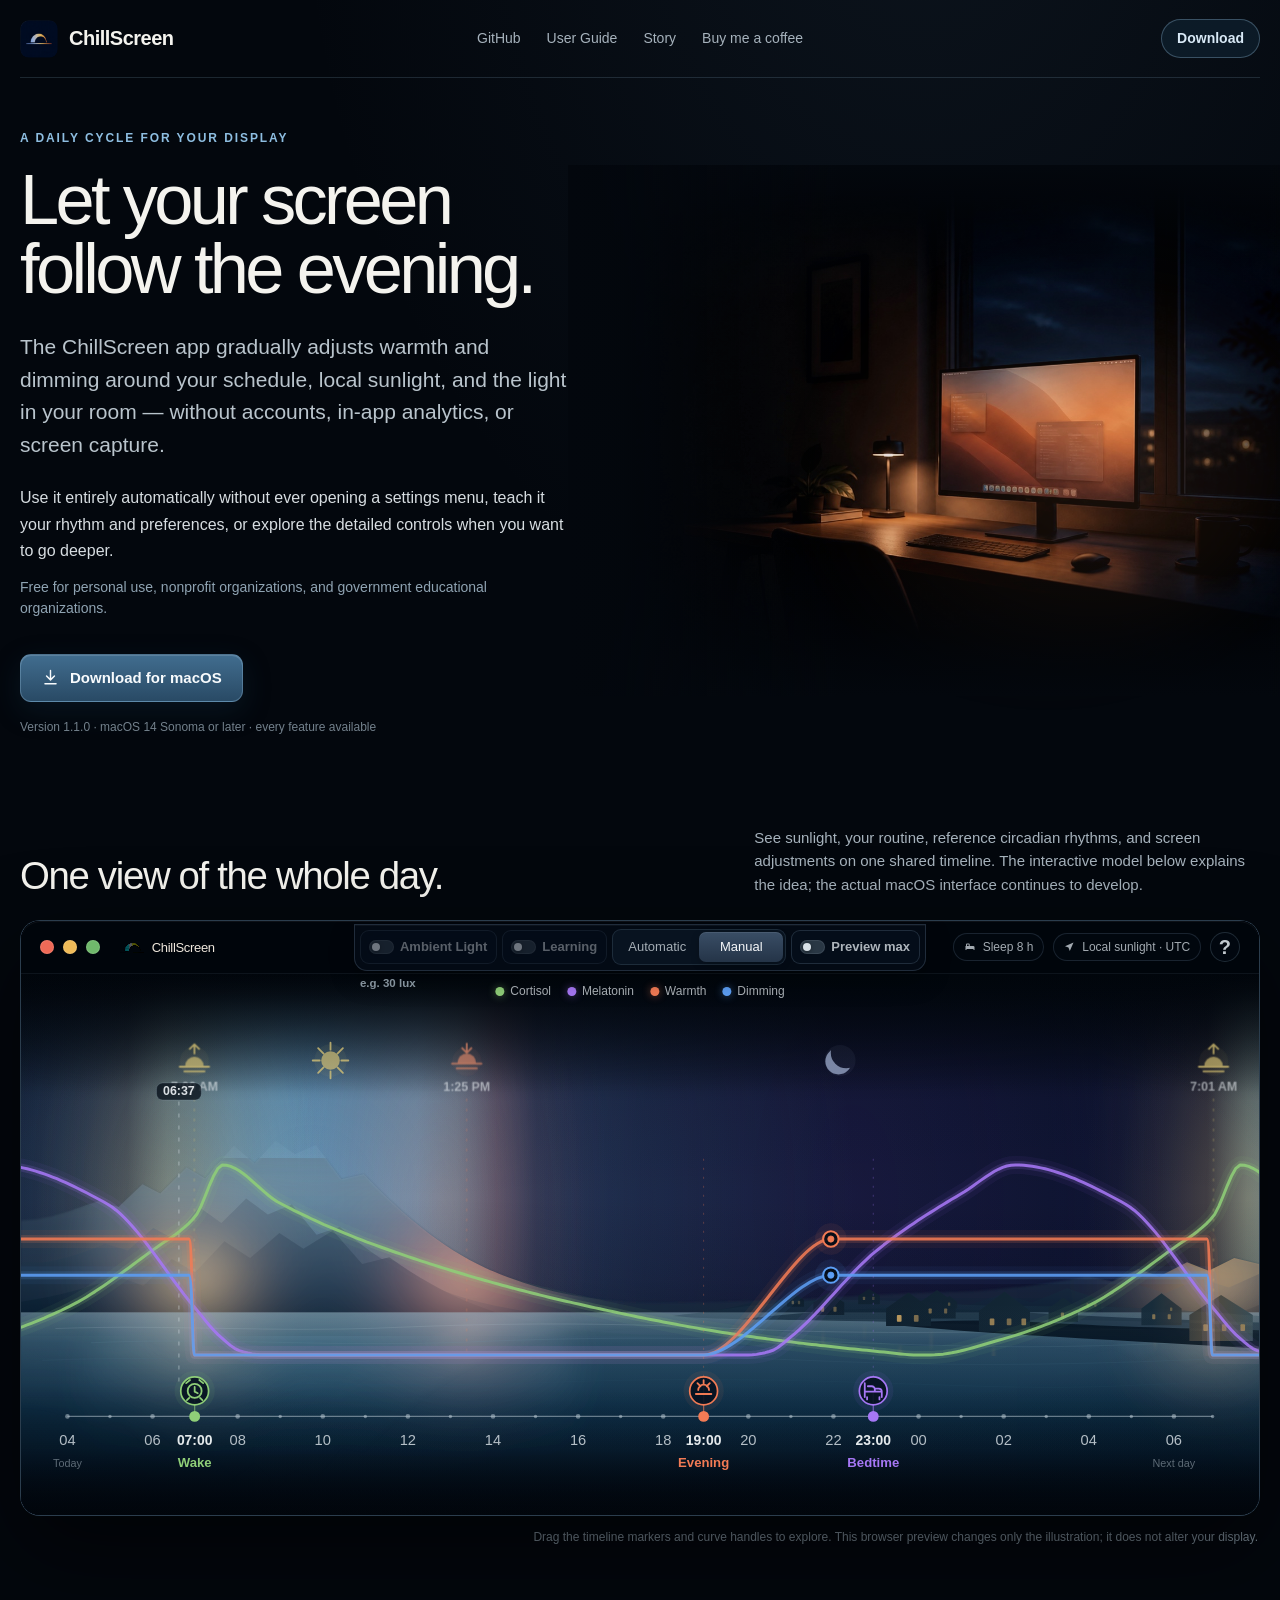
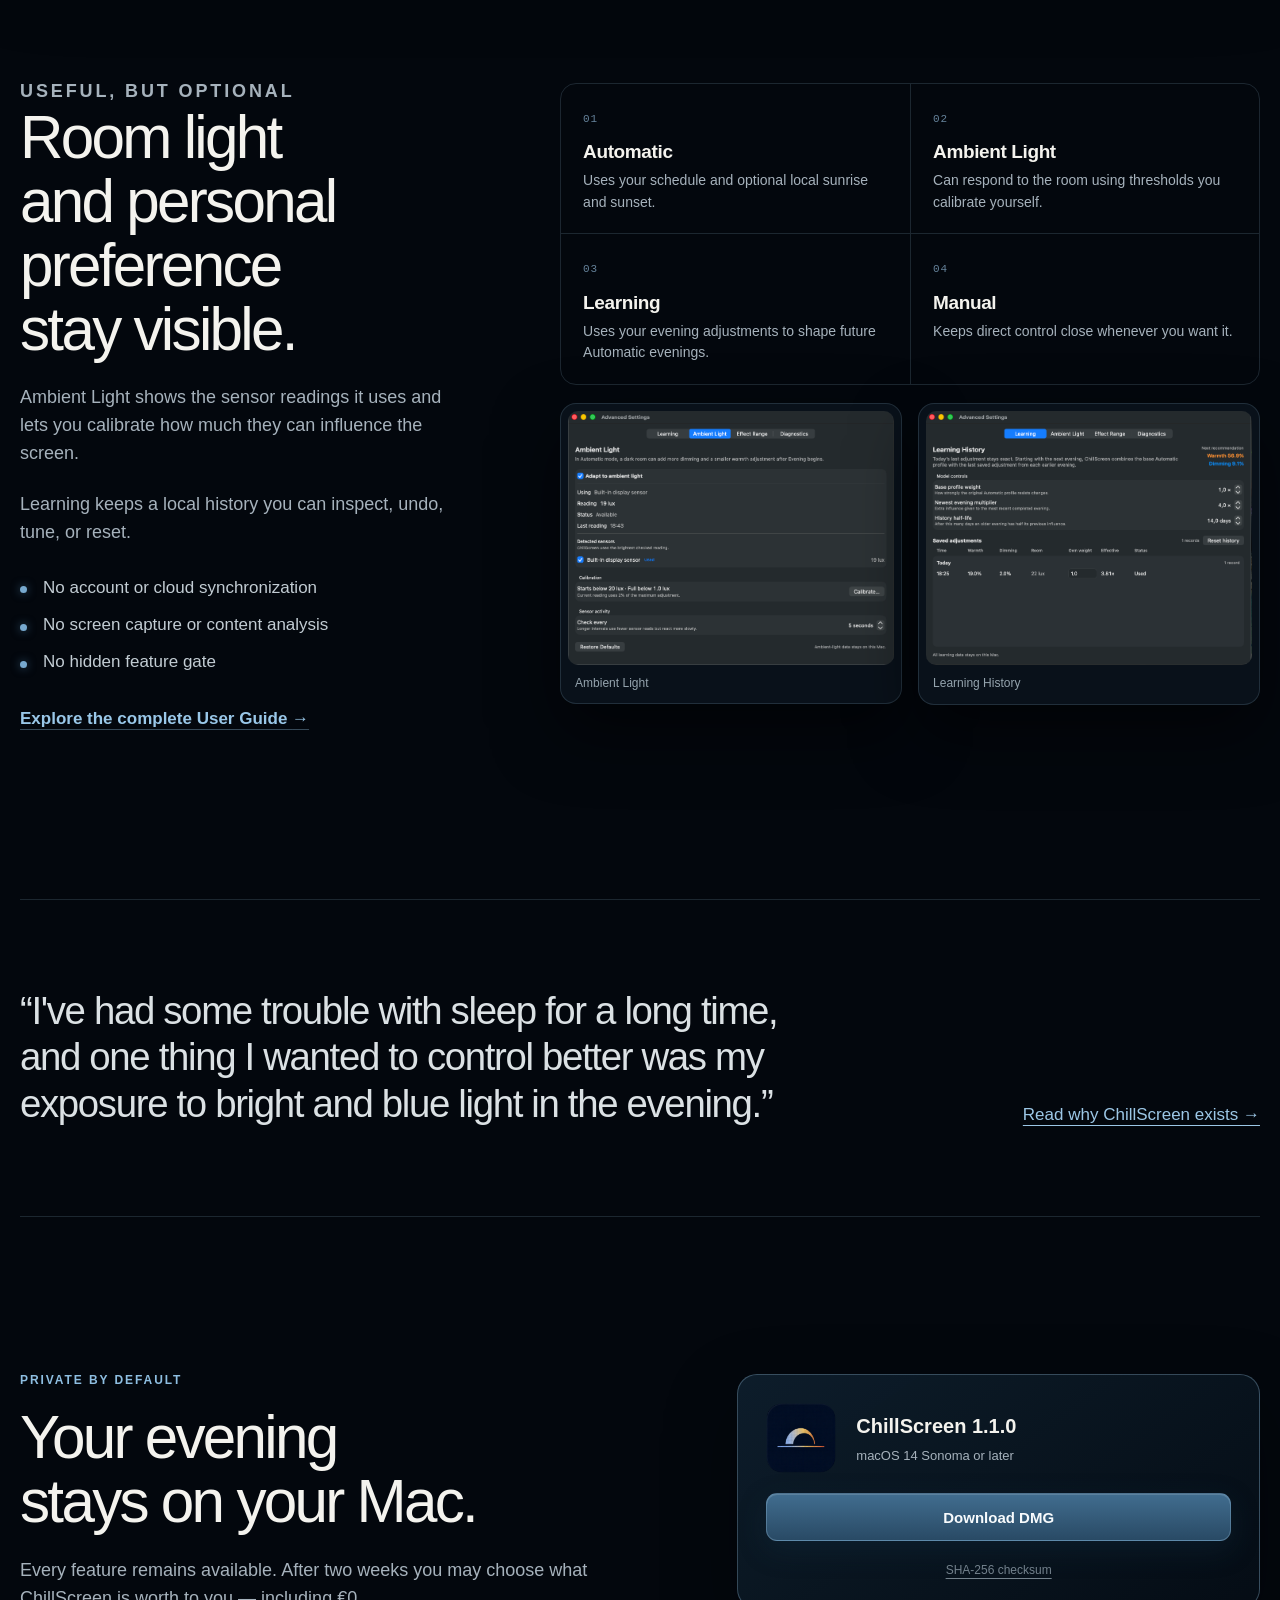
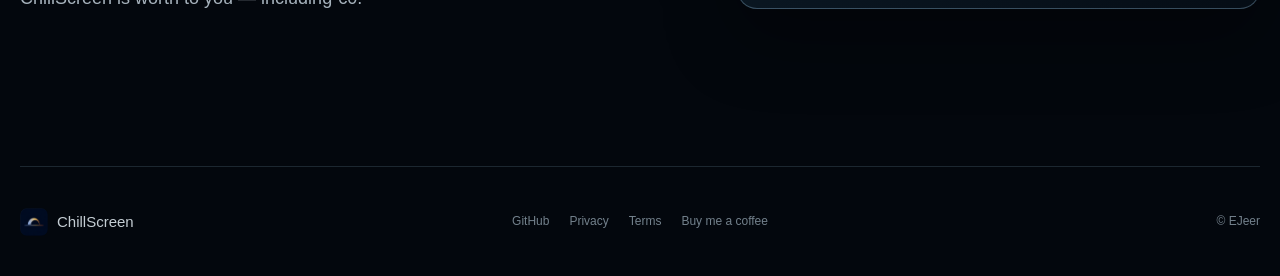
==== docs/index.html @ 26186010 "Move GitHub Pages site into docs" ====
<!doctype html>
<html lang="en">
<head>
  <meta charset="utf-8">
  <meta name="viewport" content="width=device-width, initial-scale=1">
  <meta name="theme-color" content="#03070d">
  <meta name="description" content="ChillScreen is a private macOS menu-bar app that gradually adjusts screen warmth and dimming around your day, local sunlight, and room light.">
  <meta name="robots" content="index, follow, max-image-preview:large, max-snippet:-1, max-video-preview:-1">
  <meta property="og:type" content="website">
  <meta property="og:site_name" content="ChillScreen">
  <meta property="og:title" content="ChillScreen — a daily cycle for your display">
  <meta property="og:description" content="Automatic screen warmth and dimming for macOS, shaped around your day and kept entirely on your Mac.">
  <meta property="og:image" content="https://ejeer.github.io/ChillScreen/assets/chillscreen-header.png">
  <meta property="og:image:type" content="image/png">
  <meta property="og:image:width" content="1600">
  <meta property="og:image:height" content="470">
  <meta property="og:image:alt" content="ChillScreen daily-cycle interface for macOS">
  <meta property="og:url" content="https://ejeer.github.io/ChillScreen/">
  <meta name="twitter:card" content="summary_large_image">
  <meta name="twitter:title" content="ChillScreen — a daily cycle for your display">
  <meta name="twitter:description" content="Automatic screen warmth and dimming for macOS, shaped around your day and kept entirely on your Mac.">
  <meta name="twitter:image" content="https://ejeer.github.io/ChillScreen/assets/chillscreen-header.png">
  <meta name="twitter:image:alt" content="ChillScreen daily-cycle interface for macOS">
  <link rel="canonical" href="https://ejeer.github.io/ChillScreen/">
  <link rel="describedby" href="https://ejeer.github.io/ChillScreen/llms.txt" type="text/plain">
  <link rel="icon" href="assets/chillscreen-icon.png" type="image/png" sizes="512x512">
  <link rel="apple-touch-icon" href="assets/chillscreen-icon.png">
  <link rel="stylesheet" href="assets/site.css">
  <title>ChillScreen — Automatic screen warmth and dimming for macOS</title>
  <script type="application/ld+json">
  {
    "@context": "https://schema.org",
    "@type": "SoftwareApplication",
    "name": "ChillScreen",
    "operatingSystem": "macOS 14 Sonoma or later",
    "applicationCategory": "UtilitiesApplication",
    "description": "A private macOS menu-bar app that gradually adjusts display warmth and dimming around your day, local sunlight, and room light.",
    "downloadUrl": "https://github.com/EJeer/ChillScreen/releases/download/v1.1.0/ChillScreen-1.1.0.dmg",
    "screenshot": "https://ejeer.github.io/ChillScreen/assets/chillscreen-header.png",
    "image": "https://ejeer.github.io/ChillScreen/assets/chillscreen-icon.png",
    "softwareVersion": "1.1.0",
    "softwareRequirements": "macOS 14 Sonoma or later",
    "releaseNotes": "https://ejeer.github.io/ChillScreen/releases/1.1.0/",
    "license": "https://github.com/EJeer/ChillScreen/blob/main/docs/terms-of-use.md",
    "isAccessibleForFree": true,
    "featureList": [
      "Automatic daily cycle using schedule and optional local sunlight",
      "Independent screen warmth and dimming controls",
      "Optional ambient-light adaptation with user calibration",
      "Optional local learning from evening adjustments",
      "Multiple-display support"
    ],
    "offers": {
      "@type": "Offer",
      "price": "0",
      "priceCurrency": "EUR"
    }
  }
  </script>
</head>
<body>
  <a class="skip-link" href="#main">Skip to content</a>

  <header class="site-header">
    <a class="brand" href="#top" aria-label="ChillScreen home">
      <img src="assets/chillscreen-icon.png" alt="" width="42" height="42">
      <span>ChillScreen</span>
    </a>
    <nav aria-label="Primary navigation">
      <a href="https://github.com/EJeer/ChillScreen">GitHub</a>
      <a href="user-guide/">User Guide</a>
      <a href="story/">Story</a>
      <a href="https://buymeacoffee.com/chillscreen">Buy me a coffee</a>
    </nav>
    <a class="header-download" href="https://github.com/EJeer/ChillScreen/releases/download/v1.1.0/ChillScreen-1.1.0.dmg">Download</a>
  </header>

  <main id="main">
    <section class="hero" id="top">
      <div class="hero-copy">
        <p class="eyebrow">A daily cycle for your display</p>
        <h1>Let your screen follow the evening.</h1>
        <p class="hero-lede">The ChillScreen app gradually adjusts warmth and dimming around your schedule, local sunlight, and the light in your room — without accounts, in-app analytics, or screen capture.</p>
        <p class="hero-flexibility">Use it entirely automatically without ever opening a settings menu, teach it your rhythm and preferences, or explore the detailed controls when you want to go deeper.</p>
        <p class="hero-free">Free for personal use, nonprofit organizations, and government educational organizations.</p>
        <div class="hero-actions">
          <a class="button button-primary" href="https://github.com/EJeer/ChillScreen/releases/download/v1.1.0/ChillScreen-1.1.0.dmg">
            <svg viewBox="0 0 24 24" aria-hidden="true"><path d="M12 3v12m0 0 5-5m-5 5-5-5M5 20h14"/></svg>
            Download for macOS
          </a>
        </div>
        <p class="hero-note">Version 1.1.0 · macOS 14 Sonoma or later · every feature available</p>
      </div>

      <figure class="hero-atmosphere">
        <img
          src="assets/chillscreen-evening-room-v2.jpg"
          alt="A dim evening workspace with a warm macOS desktop on the display."
          width="1400"
          height="933"
          fetchpriority="high"
        >
      </figure>

      <section class="interactive-preview" aria-labelledby="interactive-preview-title">
        <div class="interactive-preview-heading">
          <h2 id="interactive-preview-title">One view of the whole day.</h2>
          <p>See sunlight, your routine, reference circadian rhythms, and screen adjustments on one shared timeline. The interactive model below explains the idea; the actual macOS interface continues to develop.</p>
        </div>
        <div class="interactive-preview-frame">
          <iframe src="demo/index.html" title="Interactive ChillScreen Daily Cycle preview" loading="eager"></iframe>
        </div>
        <p class="interactive-preview-note">Drag the timeline markers and curve handles to explore. This browser preview changes only the illustration; it does not alter your display.</p>
      </section>

      <figure class="cycle-window" aria-labelledby="cycle-caption">
        <div class="cycle-topbar" aria-hidden="true">
          <span class="traffic"><i></i><i></i><i></i></span>
          <span class="mini-brand"><span class="mini-arc"></span>ChillScreen</span>
          <span class="privacy-pill">Local on your Mac</span>
        </div>
        <svg class="cycle-scene" viewBox="0 0 1200 650" role="img" aria-label="Illustration of a day-to-night cycle with cortisol, melatonin, warmth, and dimming curves">
          <defs>
            <linearGradient id="sky" x1="0" y1="0" x2="1" y2="0">
              <stop offset="0" stop-color="#23364d"/>
              <stop offset=".12" stop-color="#789eb8"/>
              <stop offset=".47" stop-color="#719cba"/>
              <stop offset=".61" stop-color="#8d7482"/>
              <stop offset=".72" stop-color="#252441"/>
              <stop offset=".9" stop-color="#10162f"/>
              <stop offset="1" stop-color="#403e4f"/>
            </linearGradient>
            <linearGradient id="skyVertical" x1="0" y1="0" x2="0" y2="1">
              <stop offset="0" stop-color="#07111d" stop-opacity=".72"/>
              <stop offset=".24" stop-color="#27465d" stop-opacity=".08"/>
              <stop offset=".72" stop-color="#071522" stop-opacity=".28"/>
              <stop offset="1" stop-color="#020811" stop-opacity=".98"/>
            </linearGradient>
            <linearGradient id="rearMountain" x1="0" y1="0" x2="0" y2="1"><stop stop-color="#657f8e"/><stop offset="1" stop-color="#20394c"/></linearGradient>
            <linearGradient id="nearMountain" x1="0" y1="0" x2="0" y2="1"><stop stop-color="#314b5e"/><stop offset="1" stop-color="#071827"/></linearGradient>
            <linearGradient id="lake" x1="0" y1="0" x2="0" y2="1"><stop stop-color="#7796a7" stop-opacity=".58"/><stop offset=".3" stop-color="#244c64" stop-opacity=".82"/><stop offset="1" stop-color="#020b16"/></linearGradient>
            <radialGradient id="dawn"><stop stop-color="#f6d892" stop-opacity=".68"/><stop offset=".38" stop-color="#dba675" stop-opacity=".25"/><stop offset="1" stop-color="#dba675" stop-opacity="0"/></radialGradient>
            <radialGradient id="sunset"><stop stop-color="#f49a76" stop-opacity=".62"/><stop offset=".4" stop-color="#bd6570" stop-opacity=".22"/><stop offset="1" stop-color="#bd6570" stop-opacity="0"/></radialGradient>
            <filter id="softGlow" x="-70%" y="-70%" width="240%" height="240%"><feGaussianBlur stdDeviation="8"/></filter>
            <filter id="lineGlow" x="-20%" y="-40%" width="140%" height="180%"><feGaussianBlur stdDeviation="7"/></filter>
            <filter id="smallGlow" x="-80%" y="-80%" width="260%" height="260%"><feGaussianBlur stdDeviation="3.5"/></filter>
            <mask id="crescent" x="-40" y="-40" width="80" height="80" maskUnits="userSpaceOnUse">
              <rect x="-40" y="-40" width="80" height="80" fill="white"/>
              <circle cx="11" cy="-8" r="22" fill="black"/>
            </mask>
          </defs>

          <rect width="1200" height="650" fill="url(#sky)"/>
          <rect width="1200" height="650" fill="url(#skyVertical)"/>
          <ellipse cx="125" cy="260" rx="185" ry="210" fill="url(#dawn)"/>
          <ellipse cx="742" cy="260" rx="230" ry="210" fill="url(#sunset)"/>
          <ellipse cx="1160" cy="260" rx="150" ry="210" fill="url(#dawn)"/>

          <g class="stars" fill="#d9e5ff" opacity=".45">
            <circle cx="875" cy="80" r="1.2"/><circle cx="914" cy="126" r="1"/><circle cx="966" cy="66" r="1.4"/><circle cx="1016" cy="118" r=".9"/><circle cx="1078" cy="82" r="1.2"/><circle cx="1132" cy="142" r="1"/><circle cx="824" cy="154" r=".8"/>
          </g>

          <g class="celestial sunrise" transform="translate(118 98)">
            <circle class="celestial-glow" cx="0" cy="0" r="26" fill="#ebcf77" opacity=".4" filter="url(#softGlow)"/>
            <path d="M-15 4a15 15 0 0 1 30 0M-23 5h46M-16 12h32M0-20v10M-7-14 0-21l7 7" fill="none" stroke="#ead17c" stroke-width="3" stroke-linecap="round"/>
            <text y="38">06:12</text>
          </g>
          <g class="celestial sun" transform="translate(405 86)">
            <circle class="celestial-glow" r="31" fill="#f0d568" opacity=".34" filter="url(#softGlow)"/>
            <circle r="14" fill="#ead075"/>
            <path d="M0-27v8M0 19v8M-27 0h8M19 0h8M-19-19l6 6M13 13l6 6M-19 19l6-6M13-13l6-6" stroke="#ead075" stroke-width="3" stroke-linecap="round"/>
          </g>
          <g class="celestial sunset" transform="translate(742 98)">
            <circle class="celestial-glow" r="27" fill="#ee805d" opacity=".38" filter="url(#softGlow)"/>
            <path d="M-15 0a15 15 0 0 1 30 0M-23 1h46M-16 8h32M0-20v10M-7-15 0-8l7-7" fill="none" stroke="#ed8767" stroke-width="3" stroke-linecap="round"/>
            <text y="38">20:34</text>
          </g>
          <g class="celestial moon" transform="translate(948 82)">
            <circle class="celestial-glow" r="31" fill="#a9bbef" opacity=".28" filter="url(#softGlow)"/>
            <circle cx="0" cy="0" r="21" fill="#c3d1ef" mask="url(#crescent)"/>
          </g>

          <path d="M0 326 52 309 88 320 127 292 160 305 202 266 242 289 282 245 322 280 365 258 410 298 454 286 506 320 556 309 608 337 662 322 716 340 770 314 820 330 872 298 918 316 966 286 1014 306 1066 276 1110 298 1153 270 1200 286V422H0Z" fill="url(#rearMountain)" opacity=".72"/>
          <path d="M0 382 54 365 99 375 145 338 184 357 230 317 270 341 314 305 355 337 402 320 448 357 496 345 544 378 594 365 646 389 700 372 752 391 804 367 856 383 908 354 956 372 1008 344 1057 365 1108 336 1156 355 1200 342V435H0Z" fill="url(#nearMountain)" opacity=".95"/>
          <rect x="0" y="404" width="1200" height="246" fill="url(#lake)"/>
          <g opacity=".2" fill="none" stroke-linecap="round">
            <path d="M30 430C190 420 332 438 496 428s318-5 468 3 174 4 216-2" stroke="#b8cfda"/>
            <path d="M58 455c170-10 340 8 505-2s328-4 573 3" stroke="#7094a7"/>
            <path d="M17 486c180-8 353 7 534-1s359-4 629 2" stroke="#426e85"/>
          </g>
          <line x1="0" y1="404" x2="1200" y2="404" stroke="#d2e0e5" stroke-opacity=".17"/>

          <g class="village" fill="#061522">
            <path d="M748 403c92-13 184-8 270 1 72 7 126 1 182-4v39H748Z" opacity=".72"/>
            <path d="M820 407v-20l23-15 23 15v20m30 4v-27l31-20 31 20v27m41 2v-21l24-16 24 16v21m45 4v-31l35-23 35 23v31"/>
          </g>
          <g fill="#efb369" opacity=".78" filter="url(#smallGlow)">
            <rect x="832" y="390" width="5" height="7" rx="1"/><rect x="849" y="390" width="5" height="7" rx="1"/>
            <rect x="910" y="391" width="6" height="8" rx="1"/><rect x="935" y="391" width="6" height="8" rx="1"/>
            <rect x="997" y="396" width="5" height="7" rx="1"/><rect x="1017" y="396" width="5" height="7" rx="1"/>
            <rect x="1108" y="393" width="6" height="9" rx="1"/><rect x="1137" y="393" width="6" height="9" rx="1"/>
          </g>

          <g class="curves" fill="none" stroke-linecap="round">
            <path class="glow cortisol" d="M35 492C118 486 171 430 224 317C249 266 282 250 323 254C454 266 604 352 759 422C902 486 1036 493 1170 456"/>
            <path class="glow melatonin" d="M35 474C97 474 153 476 218 488C322 506 628 507 742 494C814 486 849 437 891 365C944 275 1020 246 1087 267C1151 287 1174 386 1200 464"/>
            <path class="glow warmth" d="M35 498C438 498 594 499 728 489C782 485 822 439 862 390C905 337 986 325 1051 344C1116 363 1157 421 1200 485"/>
            <path class="glow dimming" d="M35 500C458 500 651 500 745 496C813 493 849 460 886 424C934 378 1002 372 1065 393C1129 414 1164 456 1200 490"/>
            <path class="core cortisol" d="M35 492C118 486 171 430 224 317C249 266 282 250 323 254C454 266 604 352 759 422C902 486 1036 493 1170 456"/>
            <path class="core melatonin" d="M35 474C97 474 153 476 218 488C322 506 628 507 742 494C814 486 849 437 891 365C944 275 1020 246 1087 267C1151 287 1174 386 1200 464"/>
            <path class="core warmth" d="M35 498C438 498 594 499 728 489C782 485 822 439 862 390C905 337 986 325 1051 344C1116 363 1157 421 1200 485"/>
            <path class="core dimming" d="M35 500C458 500 651 500 745 496C813 493 849 460 886 424C934 378 1002 372 1065 393C1129 414 1164 456 1200 490"/>
          </g>

          <g class="timeline" transform="translate(0 565)">
            <path d="M46 0H1154"/>
            <g><circle cx="82"/><circle cx="254"/><circle cx="427"/><circle cx="600"/><circle cx="773"/><circle cx="946"/><circle cx="1118"/></g>
            <text x="82" y="31">06</text><text x="254" y="31">10</text><text x="427" y="31">14</text><text x="600" y="31">18</text><text x="773" y="31">22</text><text x="946" y="31">02</text><text x="1118" y="31">06</text>
          </g>
        </svg>
        <figcaption id="cycle-caption">
          <span><i class="dot cortisol"></i>Cortisol</span>
          <span><i class="dot melatonin"></i>Melatonin</span>
          <span><i class="dot warmth"></i>Warmth</span>
          <span><i class="dot dimming"></i>Dimming</span>
        </figcaption>
      </figure>
    </section>

    <section class="detail-grid">
      <div class="detail-copy">
        <p class="eyebrow">Useful, but optional</p>
        <h2>Room light and personal preference stay visible.</h2>
        <p>Ambient Light shows the sensor readings it uses and lets you calibrate how much they can influence the screen.</p>
        <p>Learning keeps a local history you can inspect, undo, tune, or reset.</p>
        <ul>
          <li>No account or cloud synchronization</li>
          <li>No screen capture or content analysis</li>
          <li>No hidden feature gate</li>
        </ul>
        <a class="text-link" href="user-guide/">Explore the complete User Guide <span aria-hidden="true">→</span></a>
      </div>
      <div class="detail-visuals">
        <section class="feature-rail" aria-label="Core features">
          <article><span>01</span><h2>Automatic</h2><p>Uses your schedule and optional local sunrise and sunset.</p></article>
          <article><span>02</span><h2>Ambient Light</h2><p>Can respond to the room using thresholds you calibrate yourself.</p></article>
          <article><span>03</span><h2>Learning</h2><p>Uses your evening adjustments to shape future Automatic evenings.</p></article>
          <article><span>04</span><h2>Manual</h2><p>Keeps direct control close whenever you want it.</p></article>
        </section>
        <div class="detail-images">
          <figure><img src="assets/chillscreen-ambient-light.png" alt="Ambient Light settings in ChillScreen" width="821" height="639" loading="lazy"><figcaption>Ambient Light</figcaption></figure>
          <figure><img src="assets/chillscreen-learning.png" alt="Learning History settings in ChillScreen" width="821" height="640" loading="lazy"><figcaption>Learning History</figcaption></figure>
        </div>
      </div>
    </section>

    <section class="story-strip">
      <blockquote>“I've had some trouble with sleep for a long time, and one thing I wanted to control better was my exposure to bright and blue light in the evening.”</blockquote>
      <a href="story/">Read why ChillScreen exists <span aria-hidden="true">→</span></a>
    </section>

    <section class="download-section" id="download">
      <div>
        <p class="eyebrow">Private by default</p>
        <h2>Your evening stays on your Mac.</h2>
        <p>Every feature remains available. After two weeks you may choose what ChillScreen is worth to you — including €0.</p>
      </div>
      <div class="download-card">
        <img src="assets/chillscreen-icon.png" alt="" width="74" height="74">
        <div><strong>ChillScreen 1.1.0</strong><span>macOS 14 Sonoma or later</span></div>
        <a class="button button-primary" href="https://github.com/EJeer/ChillScreen/releases/download/v1.1.0/ChillScreen-1.1.0.dmg">Download DMG</a>
        <a class="checksum" href="https://github.com/EJeer/ChillScreen/releases/download/v1.1.0/ChillScreen-1.1.0.dmg.sha256">SHA-256 checksum</a>
      </div>
    </section>
  </main>

  <footer>
    <div class="footer-brand"><img src="assets/chillscreen-icon.png" alt="" width="32" height="32"><span>ChillScreen</span></div>
    <div class="footer-links">
      <a href="https://github.com/EJeer/ChillScreen">GitHub</a>
      <a href="privacy/">Privacy</a>
      <a href="https://github.com/EJeer/ChillScreen/blob/main/docs/terms-of-use.md">Terms</a>
      <a href="https://buymeacoffee.com/chillscreen">Buy me a coffee</a>
    </div>
    <p>© EJeer</p>
  </footer>
  <!-- Cloudflare Web Analytics -->
  <script type="module" src="https://static.cloudflareinsights.com/beacon.min.js" data-cf-beacon='{"token":"cf438964404c45ee8c5d911d619afd15"}'></script>
  <!-- End Cloudflare Web Analytics -->
</body>
</html>
---- docs/assets/site.css ----
:root {
  color-scheme: dark;
  --page: #03070d;
  --page-raised: #07111b;
  --panel: #091522;
  --panel-soft: #0d1b28;
  --line: rgba(129, 165, 191, .2);
  --line-strong: rgba(145, 184, 213, .34);
  --text: #f4f3ee;
  --muted: #a6b2bc;
  --quiet: #73818c;
  --blue: #66a9f5;
  --green: #8ece78;
  --purple: #a779f3;
  --orange: #ef805c;
  --gold: #e8ca72;
  --max: 1240px;
  font-family: -apple-system, BlinkMacSystemFont, "SF Pro Text", "Helvetica Neue", sans-serif;
}

* { box-sizing: border-box; }
html { scroll-behavior: smooth; }
body {
  margin: 0;
  overflow-x: hidden;
  background:
    radial-gradient(ellipse 70% 36% at 72% -5%, rgba(66, 96, 124, .14), transparent 70%),
    var(--page);
  color: var(--text);
  font-size: 17px;
  line-height: 1.55;
  text-rendering: optimizeLegibility;
  -webkit-font-smoothing: antialiased;
}

img { display: block; max-width: 100%; }
a { color: inherit; }
.skip-link { position: fixed; z-index: 100; top: 10px; left: 10px; padding: 9px 13px; border-radius: 8px; background: white; color: black; transform: translateY(-160%); }
.skip-link:focus { transform: translateY(0); }

.site-header {
  position: relative;
  z-index: 20;
  width: min(calc(100% - 40px), var(--max));
  min-height: 78px;
  margin: 0 auto;
  display: grid;
  grid-template-columns: 1fr auto 1fr;
  align-items: center;
  gap: 30px;
  border-bottom: 1px solid var(--line);
}
.brand { display: inline-flex; align-items: center; gap: 11px; width: max-content; text-decoration: none; font-family: "Avenir Next", "SF Pro Display", sans-serif; font-size: 20px; font-weight: 600; letter-spacing: -.025em; }
.brand img { width: 38px; height: 38px; border-radius: 9px; }
.site-header nav { display: flex; align-items: center; gap: 26px; color: var(--muted); font-size: 14px; }
.site-header nav a, .footer-links a { text-decoration: none; transition: color .16s ease; }
.site-header nav a:hover, .site-header nav a:focus-visible, .footer-links a:hover, .footer-links a:focus-visible { color: white; }
.header-download { justify-self: end; padding: 8px 15px; border: 1px solid var(--line-strong); border-radius: 999px; color: #d9e9f6; text-decoration: none; font-size: 14px; font-weight: 650; background: rgba(17, 39, 56, .55); }
.header-download:hover, .header-download:focus-visible { background: rgba(35, 64, 85, .72); border-color: rgba(164, 204, 233, .52); }

main { overflow: clip; }
.hero {
  width: min(calc(100% - 40px), var(--max));
  margin: 0 auto;
  padding: clamp(42px, 4vw, 60px) 0 clamp(34px, 4vw, 52px);
  display: grid;
  grid-template-columns: minmax(0, .92fr) minmax(420px, 1.08fr);
  align-items: center;
  column-gap: clamp(30px, 4vw, 62px);
  row-gap: clamp(62px, 7vw, 96px);
}
.hero-copy { position: relative; z-index: 2; max-width: 610px; }
.eyebrow { margin: 0 0 17px; color: #8ebee1; font-size: 12px; font-weight: 750; letter-spacing: .16em; text-transform: uppercase; }
h1, h2, blockquote { font-family: "Avenir Next", "SF Pro Display", sans-serif; text-wrap: balance; }
h1 { max-width: 620px; margin: 0; font-size: clamp(48px, 5.5vw, 78px); line-height: .99; font-weight: 530; letter-spacing: -.052em; }
.hero-lede { max-width: 600px; margin: 27px 0 0; color: #b9c4cc; font-size: clamp(18px, 1.65vw, 21px); line-height: 1.55; }
.hero-flexibility { max-width: 740px; margin: 24px 0 0; color: #d7dde1; font-size: 16px; line-height: 1.65; }
.hero-free { max-width: 740px; margin: 12px 0 0; color: #8fa3b2; font-size: 14px; line-height: 1.55; }
.hero-actions { display: flex; flex-wrap: wrap; gap: 12px; margin-top: 34px; }
.button { min-height: 48px; display: inline-flex; align-items: center; justify-content: center; gap: 10px; padding: 0 20px; border: 1px solid transparent; border-radius: 11px; text-decoration: none; font-size: 15px; font-weight: 700; transition: transform .16s ease, border-color .16s ease, background .16s ease, box-shadow .16s ease; }
.button:hover { transform: translateY(-1px); }
.button:focus-visible, .header-download:focus-visible, .text-link:focus-visible { outline: 2px solid #91c8ef; outline-offset: 3px; }
.button svg { width: 19px; fill: none; stroke: currentColor; stroke-width: 1.8; stroke-linecap: round; stroke-linejoin: round; }
.button-primary { color: #f8fbfd; background: linear-gradient(180deg, #416d8f, #294a65); border-color: rgba(164, 205, 234, .3); box-shadow: 0 9px 28px rgba(18, 48, 70, .33), inset 0 1px rgba(255,255,255,.14); }
.button-primary:hover { background: linear-gradient(180deg, #4c7b9e, #30546f); box-shadow: 0 12px 34px rgba(18, 48, 70, .44), inset 0 1px rgba(255,255,255,.16); }
.button-secondary { color: #c7d1d8; border-color: var(--line); background: rgba(9, 20, 30, .5); }
.button-secondary:hover { border-color: var(--line-strong); background: rgba(15, 31, 45, .72); }
.hero-note { margin: 16px 0 0; color: var(--quiet); font-size: 12px; }

.hero-atmosphere {
  position: relative;
  width: min(820px, 62vw);
  margin: -22px -8vw -18px -22%;
  justify-self: end;
  isolation: isolate;
  pointer-events: none;
}
.hero-atmosphere::before {
  content: "";
  position: absolute;
  z-index: 1;
  inset: 9% 8% 4% 24%;
  border-radius: 50%;
  background: radial-gradient(ellipse at 63% 58%, rgba(214, 132, 76, .12), transparent 62%);
  filter: blur(28px);
}
.hero-atmosphere::after {
  content: "";
  position: absolute;
  z-index: 2;
  inset: -1px;
  background:
    linear-gradient(90deg, var(--page) 0%, rgba(3,7,13,.94) 7%, rgba(3,7,13,.48) 18%, transparent 34%, transparent 88%, rgba(3,7,13,.44) 96%, var(--page) 100%),
    linear-gradient(180deg, var(--page) 0%, rgba(3,7,13,.42) 10%, transparent 25%, transparent 72%, rgba(3,7,13,.48) 88%, var(--page) 100%);
}
.hero-atmosphere img {
  width: 100%;
  height: auto;
  aspect-ratio: 3 / 2;
  object-fit: cover;
  object-position: 52% center;
  opacity: .94;
  -webkit-mask-image: radial-gradient(ellipse 86% 78% at 56% 50%, #000 50%, rgba(0,0,0,.86) 70%, transparent 100%);
  mask-image: radial-gradient(ellipse 86% 78% at 56% 50%, #000 50%, rgba(0,0,0,.86) 70%, transparent 100%);
  filter: saturate(.9) contrast(1.02);
}

.interactive-preview { grid-column: 1 / -1; min-width: 0; }
.interactive-preview-heading { display: grid; grid-template-columns: 1fr minmax(320px, .75fr); gap: 60px; align-items: end; margin-bottom: 24px; }
.interactive-preview-heading .eyebrow { margin-bottom: 8px; }
.interactive-preview-heading h2 { margin: 0; font-size: clamp(30px, 3vw, 44px); line-height: 1.05; font-weight: 540; letter-spacing: -.035em; }
.interactive-preview-heading > p { max-width: 520px; margin: 0; color: var(--muted); font-size: 15px; }
.interactive-preview-frame { position: relative; overflow: hidden; aspect-ratio: 2.08; border: 1px solid rgba(118,158,190,.36); border-radius: 20px; background: #01060c; box-shadow: 0 34px 90px rgba(0,0,0,.55), 0 0 0 1px rgba(255,255,255,.025) inset; }
.interactive-preview-frame::after { content: ""; position: absolute; inset: 0; border-radius: inherit; box-shadow: inset 0 1px rgba(255,255,255,.05); pointer-events: none; }
.interactive-preview-frame iframe { display: block; width: 100%; height: 100%; border: 0; background: #01060c; }
.interactive-preview-note { margin: 12px 2px 0; color: var(--quiet); font-size: 12px; text-align: right; }

.cycle-window {
  display: none;
  position: relative;
  width: 112%;
  margin: 0 -6% 0 0;
  overflow: hidden;
  border: 1px solid rgba(118, 158, 190, .32);
  border-radius: 20px;
  background: #040a12;
  box-shadow: 0 38px 100px rgba(0, 0, 0, .62), 0 0 0 1px rgba(255,255,255,.025) inset;
  transform: perspective(1500px) rotateY(-2.5deg) rotateX(1.1deg);
  transform-origin: center left;
}
.cycle-window::before { content: ""; position: absolute; z-index: 4; inset: 54px 0 0; pointer-events: none; background: linear-gradient(180deg, rgba(3,8,14,.2), transparent 22%, transparent 73%, rgba(1,6,12,.72)); }
.cycle-topbar { position: relative; z-index: 6; height: 54px; display: grid; grid-template-columns: 1fr auto 1fr; align-items: center; padding: 0 18px; background: rgba(2,8,14,.95); border-bottom: 1px solid rgba(137,173,199,.14); color: #cdd7df; font-size: 11px; }
.traffic { display: flex; gap: 7px; }
.traffic i { width: 10px; height: 10px; border-radius: 50%; }
.traffic i:nth-child(1) { background: #ef6657; }.traffic i:nth-child(2) { background: #eeba54; }.traffic i:nth-child(3) { background: #6db56b; }
.mini-brand { display: inline-flex; align-items: center; gap: 7px; font-weight: 650; }
.mini-arc { position: relative; width: 25px; height: 13px; border: 2px solid #dce7ef; border-bottom: 0; border-radius: 30px 30px 0 0; opacity: .86; }
.mini-arc::after { content: ""; position: absolute; left: -4px; right: -4px; bottom: -3px; height: 1px; background: linear-gradient(90deg, #7eb5ea, #efc574, #ef7650); }
.privacy-pill { justify-self: end; padding: 5px 9px; border: 1px solid rgba(137,173,199,.2); border-radius: 999px; color: #9eaeb9; }
.cycle-scene { display: block; width: 100%; height: auto; }
.cycle-scene .celestial text { fill: rgba(231,236,239,.64); font: 12px -apple-system, BlinkMacSystemFont, sans-serif; text-anchor: middle; }
.cycle-scene .curves .glow { stroke-width: 16; opacity: .28; filter: url(#lineGlow); }
.cycle-scene .curves .core { stroke-width: 3.6; opacity: .96; }
.cycle-scene .curves .cortisol { stroke: var(--green); }.cycle-scene .curves .melatonin { stroke: var(--purple); }.cycle-scene .curves .warmth { stroke: var(--orange); }.cycle-scene .curves .dimming { stroke: var(--blue); }
.cycle-scene .timeline path { fill: none; stroke: rgba(210,222,230,.44); stroke-width: 1.5; }
.cycle-scene .timeline circle { r: 3; fill: #84939e; }
.cycle-scene .timeline text { fill: #9eabb5; font: 15px -apple-system, BlinkMacSystemFont, sans-serif; text-anchor: middle; }
.cycle-window figcaption { position: absolute; z-index: 8; left: 0; right: 0; bottom: 12px; display: flex; justify-content: center; gap: 19px; color: #aeb9c1; font-size: 11px; }
.cycle-window figcaption span { display: inline-flex; align-items: center; gap: 6px; }
.dot { display: inline-block; width: 8px; height: 8px; border-radius: 50%; box-shadow: 0 0 9px currentColor; background: currentColor; }
.dot.cortisol { color: var(--green); }.dot.melatonin { color: var(--purple); }.dot.warmth { color: var(--orange); }.dot.dimming { color: var(--blue); }

.feature-rail { width: 100%; margin: 0; display: grid; grid-template-columns: repeat(2, 1fr); overflow: hidden; border: 1px solid var(--line); border-radius: 16px; }
.feature-rail article { min-height: 128px; padding: 20px 22px; }
.feature-rail article + article { border-left: 1px solid var(--line); }
.feature-rail article:nth-child(3) { border-left: 0; }
.feature-rail article:nth-child(n + 3) { border-top: 1px solid var(--line); }
.feature-rail span { color: #65829a; font: 11px ui-monospace, SFMono-Regular, Menlo, monospace; letter-spacing: .08em; }
.feature-rail h2 { margin: 11px 0 6px; font-size: 19px; line-height: 1.2; font-weight: 620; letter-spacing: -.02em; }
.feature-rail p { margin: 0; color: var(--muted); font-size: 14px; line-height: 1.55; }

.product-view, .detail-grid, .download-section { width: min(calc(100% - 40px), var(--max)); margin: 0 auto; padding: clamp(96px, 12vw, 164px) 0 0; }
.section-heading { max-width: 720px; }
.section-heading h2, .detail-copy h2, .download-section h2 { margin: 0; font-size: clamp(38px, 4.7vw, 62px); line-height: 1.06; font-weight: 520; letter-spacing: -.045em; }
.section-heading > p:last-child, .detail-copy > p, .download-section > div:first-child > p:last-child { margin: 23px 0 0; color: var(--muted); font-size: 18px; }
.real-app-frame { margin: 54px 0 0; padding: 9px; border: 1px solid var(--line-strong); border-radius: 22px; background: #070d14; box-shadow: 0 36px 90px rgba(0,0,0,.46); }
.real-app-frame img { width: 100%; border-radius: 14px; }

.detail-grid { display: grid; grid-template-columns: .85fr 1.4fr; gap: clamp(60px, 9vw, 130px); align-items: center; padding-top: clamp(42px, 4.5vw, 58px); }
.detail-visuals { display: grid; gap: 18px; min-width: 0; }
.detail-copy ul { margin: 28px 0 30px; padding: 0; list-style: none; color: #c2ccd3; }
.detail-copy li { position: relative; margin: 11px 0; padding-left: 23px; }
.detail-copy li::before { content: ""; position: absolute; left: 0; top: .68em; width: 7px; height: 7px; border-radius: 50%; background: #77a9cf; box-shadow: 0 0 10px rgba(101,168,218,.5); }
.text-link { color: #99c7e8; font-weight: 650; text-underline-offset: 5px; text-decoration-color: rgba(153,199,232,.35); }
.detail-images { display: grid; grid-template-columns: 1fr 1fr; gap: 16px; align-items: start; }
.detail-images figure { min-width: 0; margin: 0; padding: 7px; border: 1px solid var(--line); border-radius: 16px; background: #09111a; box-shadow: 0 28px 65px rgba(0,0,0,.52); }
.detail-images img { width: 100%; height: auto; aspect-ratio: auto; object-fit: contain; border-radius: 10px; }
.detail-images figcaption { padding: 9px 7px 4px; color: #95a4ae; font-size: 12px; }

.story-strip { width: min(calc(100% - 40px), var(--max)); margin: clamp(106px, 13vw, 180px) auto 0; padding: clamp(58px, 7vw, 88px) 0; display: grid; grid-template-columns: 1.7fr .6fr; gap: 50px; align-items: end; border-top: 1px solid var(--line); border-bottom: 1px solid var(--line); }
.story-strip blockquote { margin: 0; max-width: 850px; font-size: clamp(28px, 3vw, 42px); line-height: 1.22; font-weight: 430; letter-spacing: -.035em; color: #dbe1e4; }
.story-strip a { justify-self: end; color: #9cc7e6; text-underline-offset: 5px; }

.download-section { padding-bottom: clamp(100px, 12vw, 160px); display: grid; grid-template-columns: 1fr .85fr; gap: clamp(55px, 8vw, 120px); align-items: center; }
.download-card { display: grid; grid-template-columns: auto 1fr; gap: 20px; align-items: center; padding: 28px; border: 1px solid var(--line-strong); border-radius: 20px; background: linear-gradient(145deg, rgba(14,31,45,.92), rgba(5,13,22,.95)); box-shadow: 0 28px 70px rgba(0,0,0,.35); }
.download-card > img { width: 70px; height: 70px; border-radius: 17px; }
.download-card strong, .download-card span { display: block; }
.download-card strong { font-family: "Avenir Next", sans-serif; font-size: 20px; }
.download-card span { margin-top: 4px; color: var(--muted); font-size: 13px; }
.download-card .button { grid-column: 1 / -1; }
.checksum { grid-column: 1 / -1; justify-self: center; color: var(--quiet); font-size: 12px; text-underline-offset: 4px; }

footer { width: min(calc(100% - 40px), var(--max)); min-height: 110px; margin: 0 auto; display: grid; grid-template-columns: 1fr auto 1fr; align-items: center; gap: 30px; border-top: 1px solid var(--line); color: var(--quiet); font-size: 12px; }
.footer-brand { display: flex; align-items: center; gap: 9px; color: #c4cdd3; font-family: "Avenir Next", sans-serif; font-size: 15px; }
.footer-brand img { width: 28px; height: 28px; border-radius: 7px; }
.footer-links { display: flex; gap: 20px; }
footer > p { justify-self: end; }

/* Documentation pages reuse the approved site language without changing the home page. */
.doc-main { width: min(calc(100% - 40px), 1120px); margin: 0 auto; padding: clamp(54px, 7vw, 92px) 0 clamp(90px, 11vw, 140px); overflow: visible; }
.doc-hero { max-width: 820px; margin-bottom: clamp(48px, 7vw, 78px); }
.doc-hero h1 { max-width: 820px; font-size: clamp(44px, 6vw, 72px); }
.doc-hero .doc-lede { max-width: 760px; margin: 25px 0 0; color: #bac5cd; font-size: clamp(18px, 2vw, 22px); line-height: 1.55; }
.doc-meta { display: flex; flex-wrap: wrap; gap: 10px 16px; margin: 22px 0 0; color: var(--quiet); font-size: 13px; }
.doc-meta span + span::before { content: "·"; margin-right: 16px; color: #53636f; }
.doc-layout { display: grid; grid-template-columns: minmax(190px, 240px) minmax(0, 1fr); gap: clamp(46px, 7vw, 88px); align-items: start; }
.doc-toc { position: sticky; top: 24px; padding: 18px; border: 1px solid var(--line); border-radius: 14px; background: rgba(7, 17, 27, .72); }
.doc-toc strong { display: block; margin-bottom: 10px; color: #dce4e9; font-size: 13px; }
.doc-toc a { display: block; padding: 5px 0; color: #91a4b2; text-decoration: none; font-size: 13px; line-height: 1.35; }
.doc-toc a:hover, .doc-toc a:focus-visible { color: white; }
.prose { min-width: 0; color: #d1d8dd; font-size: 16px; }
.prose > :first-child { margin-top: 0; }
.prose h2 { margin: 2.6em 0 .75em; padding-top: .35em; color: #f1f2ee; font-size: clamp(28px, 3vw, 39px); line-height: 1.12; font-weight: 560; letter-spacing: -.035em; scroll-margin-top: 24px; }
.prose h3 { margin: 2em 0 .65em; color: #e5e9eb; font-size: 20px; line-height: 1.3; scroll-margin-top: 24px; }
.prose p, .prose li { max-width: 760px; }
.prose p { margin: 0 0 1.15em; }
.prose ul, .prose ol { margin: 0 0 1.5em; padding-left: 1.35em; }
.prose li { margin: .48em 0; }
.prose a { color: #9ac7e7; text-underline-offset: 4px; text-decoration-color: rgba(154,199,231,.38); }
.prose strong { color: #f0f2f3; }
.prose blockquote { max-width: 780px; margin: 2em 0; padding: 0 0 0 22px; border-left: 2px solid #6ca7d1; color: #c9d4dc; font-size: 20px; line-height: 1.5; }
.prose hr { height: 1px; margin: 3em 0; border: 0; background: var(--line); }
.prose code { padding: .12em .38em; border: 1px solid var(--line); border-radius: 5px; background: #09131d; color: #e4ebef; font: .9em ui-monospace, SFMono-Regular, Menlo, monospace; }
.doc-shot { margin: 28px 0 38px; padding: 7px; border: 1px solid var(--line); border-radius: 17px; background: #071019; box-shadow: 0 24px 65px rgba(0,0,0,.34); }
.doc-shot img { width: 100%; height: auto; border-radius: 11px; }
.doc-shot--compact { width: min(100%, 496px); }
.doc-shot--menu { width: min(100%, 320px); margin-left: auto; margin-right: auto; }
.doc-shot-pair { display: grid; grid-template-columns: repeat(2, minmax(0, 260px)); justify-content: center; gap: 20px; align-items: start; }
.doc-shot-pair .doc-shot { width: 100%; margin-top: 10px; }
.doc-note { max-width: 760px; margin: 1.6em 0; padding: 16px 18px; border: 1px solid rgba(118,158,190,.25); border-radius: 11px; background: rgba(14,31,45,.58); color: #c8d4dc; }
.doc-actions { display: flex; flex-wrap: wrap; gap: 12px; margin-top: 30px; }
.doc-back { display: inline-flex; margin-bottom: 28px; color: #92bddd; text-decoration: none; font-size: 14px; }
.doc-back:hover, .doc-back:focus-visible { color: white; }
.release-list h3 { margin-bottom: .45em; color: #f0f2f3; }

@media (prefers-reduced-motion: no-preference) {
  .cycle-scene .celestial-glow { animation: breathe 6s ease-in-out infinite alternate; }
  .cycle-scene .curves .glow { animation: line-breathe 7s ease-in-out infinite alternate; }
  .cycle-scene .stars { animation: stars 8s ease-in-out infinite alternate; }
  @keyframes breathe { to { opacity: .58; transform: scale(1.08); transform-origin: center; } }
  @keyframes line-breathe { to { opacity: .4; } }
  @keyframes stars { to { opacity: .7; } }
}

@media (max-width: 1040px) {
  .hero { grid-template-columns: 1fr; }
  .hero-copy { max-width: 780px; }
  .hero-atmosphere { width: min(820px, 100%); margin: -18px auto -6px; justify-self: center; }
  .cycle-window { width: 100%; margin: 0; transform: none; }
  .detail-grid { grid-template-columns: 1fr; }
  .detail-copy { max-width: 720px; }
  .detail-images { max-width: 900px; }
}

@media (max-width: 760px) {
  body { font-size: 16px; }
  .site-header { grid-template-columns: 1fr auto; min-height: 68px; }
  .site-header nav { display: none; }
  .brand { font-size: 18px; }
  .brand img { width: 34px; height: 34px; }
  .hero { padding-top: 62px; }
  .hero-atmosphere { width: calc(100% + 18px); margin-left: -9px; margin-right: -9px; }
  h1 { font-size: clamp(45px, 14vw, 66px); }
  .interactive-preview-heading { grid-template-columns: 1fr; gap: 12px; }
  .interactive-preview-frame { overflow-x: auto; aspect-ratio: auto; }
  .interactive-preview-frame iframe { width: 900px; height: 433px; }
  .interactive-preview-note { text-align: left; }
  .cycle-window { overflow: visible; border-radius: 14px; }
  .cycle-window::before { top: 44px; }
  .cycle-topbar { height: 44px; padding: 0 11px; }
  .privacy-pill { display: none; }
  .cycle-topbar { grid-template-columns: 1fr auto 1fr; }
  .cycle-scene { min-height: 340px; object-fit: cover; }
  .cycle-window figcaption { bottom: 8px; gap: 10px; font-size: 9px; }
  .feature-rail { grid-template-columns: 1fr; }
  .feature-rail article { min-height: 0; padding: 20px 22px; }
  .feature-rail article + article { border-left: 0; border-top: 1px solid var(--line); }
  .feature-rail article:first-child { border-top: 0; }
  .feature-rail h2 { margin-top: 12px; }
  .detail-images { grid-template-columns: 1fr; max-width: 680px; }
  .story-strip { grid-template-columns: 1fr; }
  .story-strip a { justify-self: start; }
  .download-section { grid-template-columns: 1fr; }
  footer { grid-template-columns: 1fr; padding: 35px 0; gap: 18px; }
  .footer-links { flex-wrap: wrap; gap: 12px 18px; }
  footer > p { justify-self: start; margin: 0; }
  .doc-layout { grid-template-columns: 1fr; gap: 34px; }
  .doc-shot-pair { grid-template-columns: 1fr; }
  .doc-toc { position: static; columns: 2; }
  .doc-toc strong { column-span: all; }
}

@media (max-width: 480px) {
  .site-header, .hero, .product-view, .detail-grid, .story-strip, .download-section, footer { width: min(calc(100% - 28px), var(--max)); }
  .doc-main { width: min(calc(100% - 28px), 1120px); }
  .doc-toc { columns: 1; }
  .header-download { padding: 7px 11px; }
  .hero-actions .button { width: 100%; }
  .cycle-window figcaption span:nth-child(-n+2) { display: none; }
  .download-card { padding: 20px; }
}
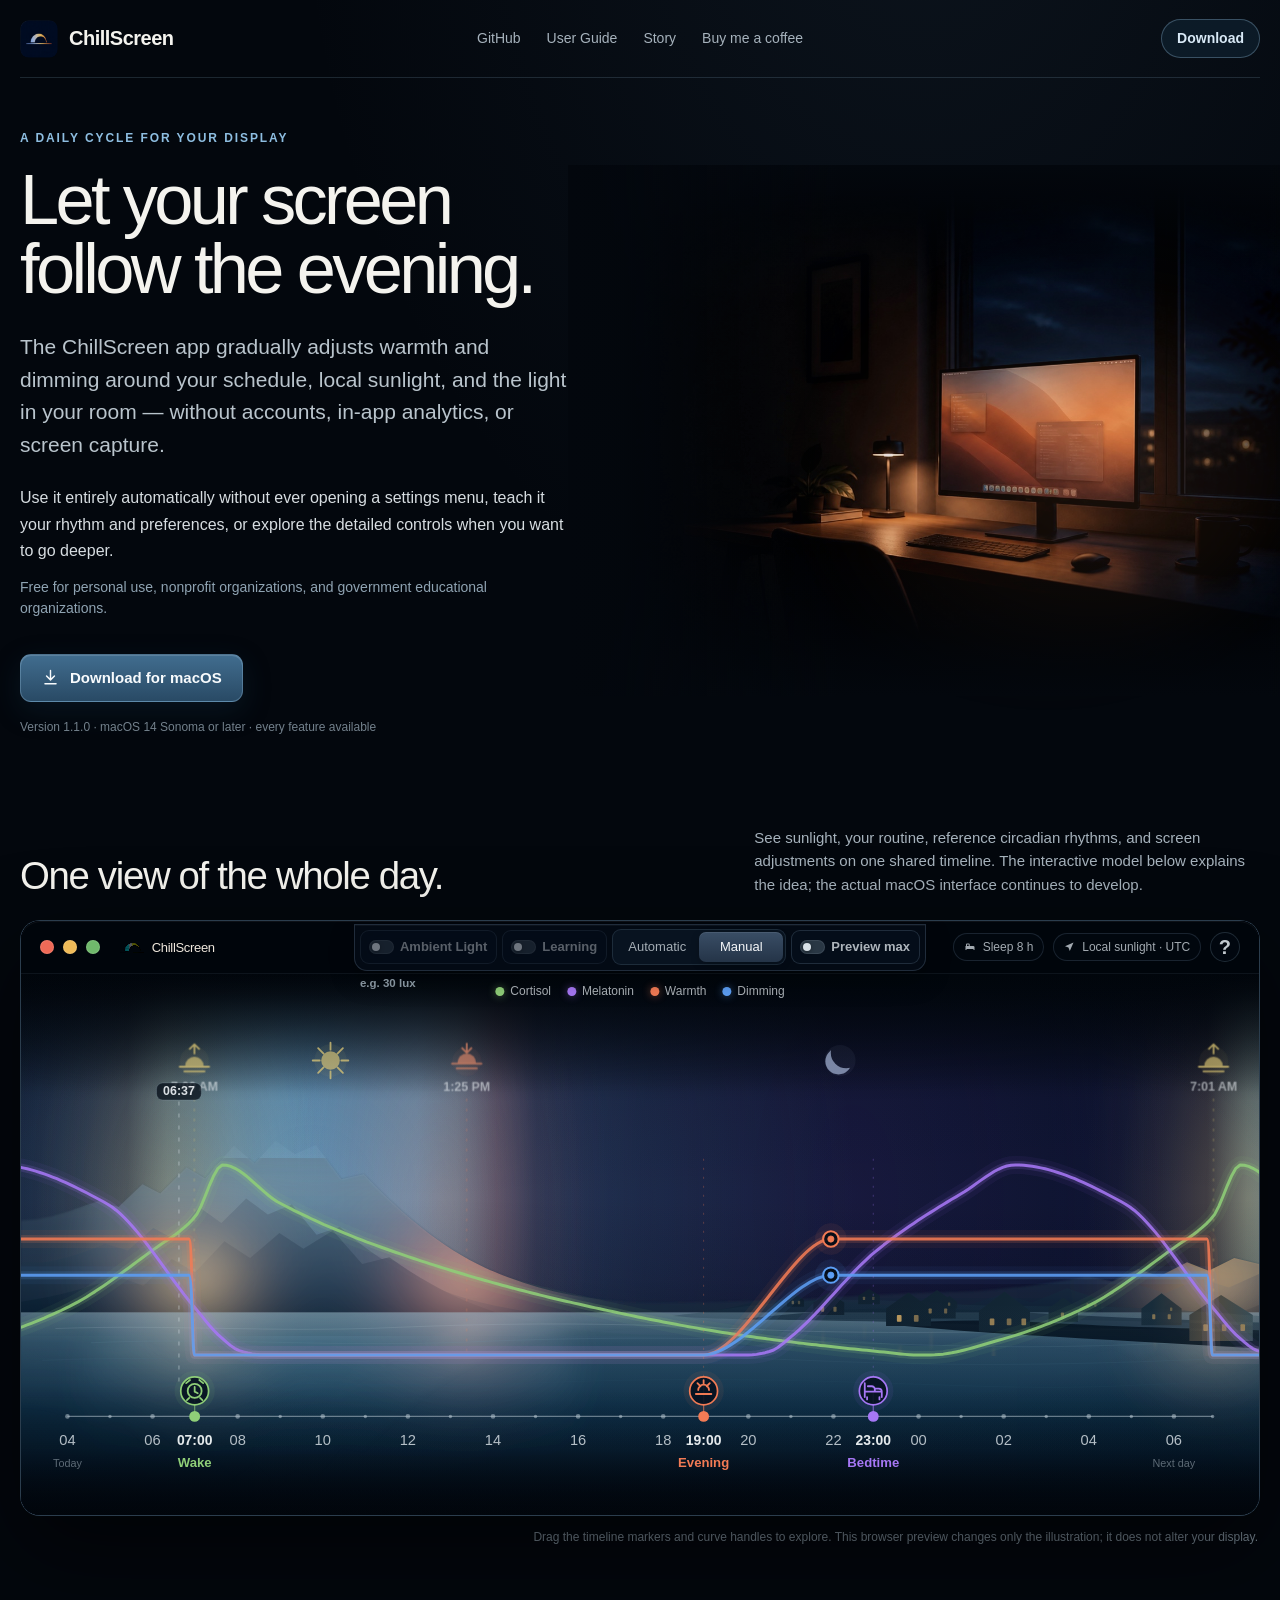
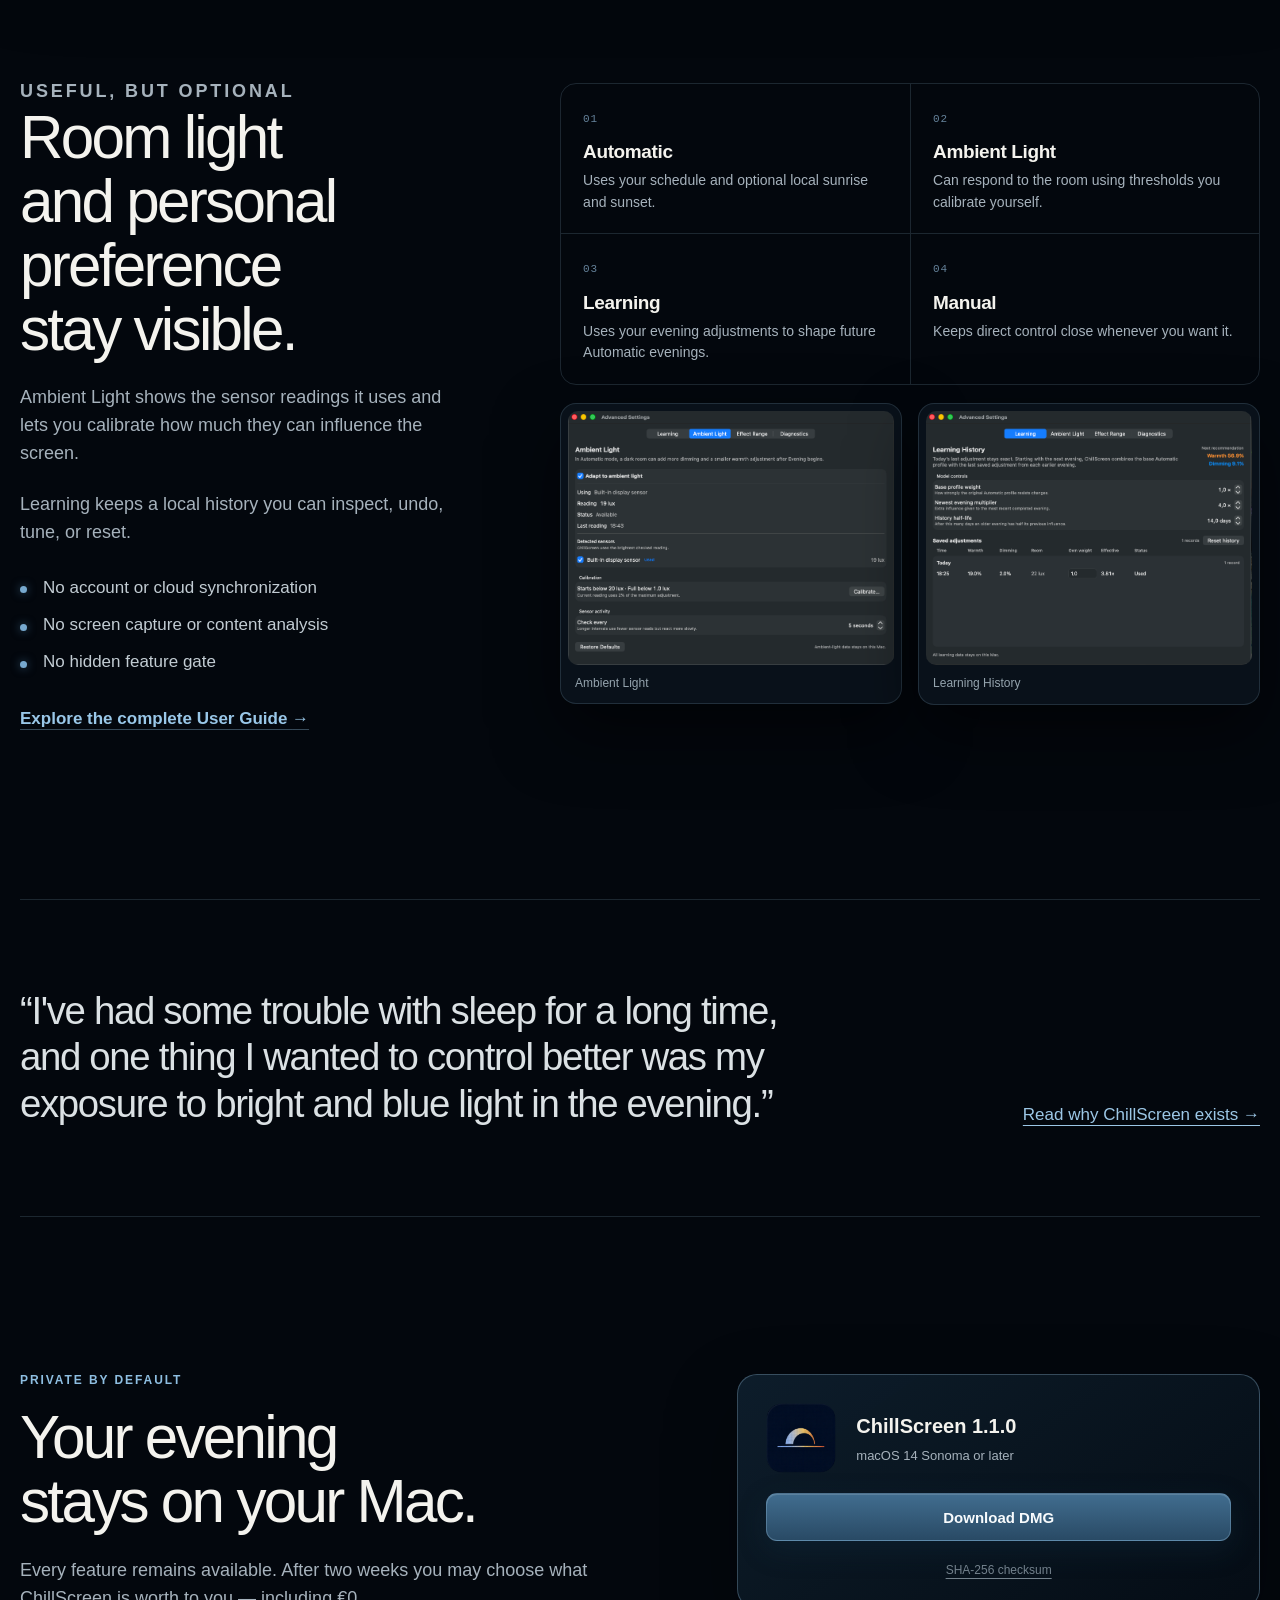
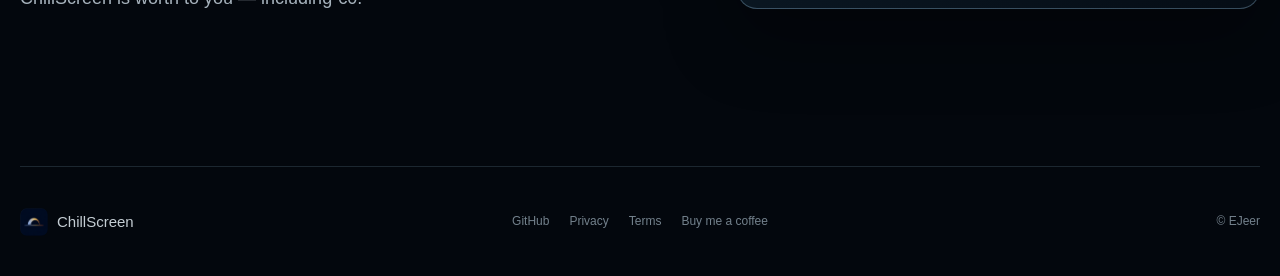
==== commit 22846b1b: "Improve download image accessibility" ====
--- a/docs/index.html
+++ b/docs/index.html
@@ -266,7 +266,7 @@
         <p>Every feature remains available. After two weeks you may choose what ChillScreen is worth to you — including €0.</p>
       </div>
       <div class="download-card">
-        <img src="assets/chillscreen-icon.png" alt="" width="74" height="74">
+        <img src="assets/chillscreen-icon.png" alt="ChillScreen app icon" width="74" height="74">
         <div><strong>ChillScreen 1.1.0</strong><span>macOS 14 Sonoma or later</span></div>
         <a class="button button-primary" href="https://github.com/EJeer/ChillScreen/releases/download/v1.1.0/ChillScreen-1.1.0.dmg">Download DMG</a>
         <a class="checksum" href="https://github.com/EJeer/ChillScreen/releases/download/v1.1.0/ChillScreen-1.1.0.dmg.sha256">SHA-256 checksum</a>
